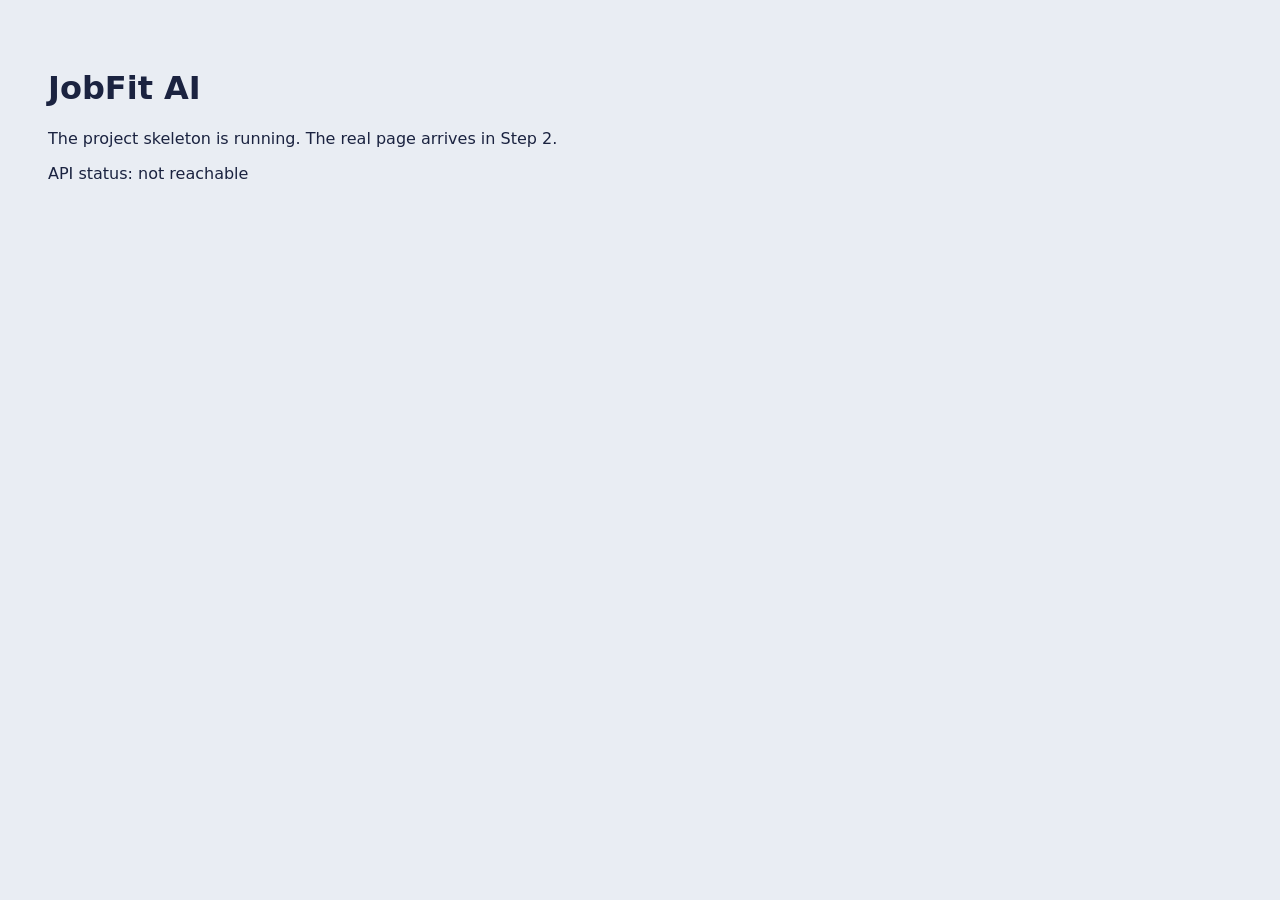
==== src/JobFitAI.Web/wwwroot/index.html @ 423810eb "Step 1: project skeleton with health check endpoint" ====
<!doctype html>
<html lang="en">
<head>
  <meta charset="utf-8">
  <meta name="viewport" content="width=device-width, initial-scale=1">
  <title>JobFit AI</title>
</head>
<body style="font-family:system-ui,sans-serif;background:#E9EDF3;color:#1B2340;padding:40px">
  <h1>JobFit AI</h1>
  <p>The project skeleton is running. The real page arrives in Step 2.</p>
  <p id="health">Checking the API…</p>
  <script>
    fetch('/api/health')
      .then(r => r.json())
      .then(d => document.getElementById('health').textContent = 'API status: ' + d.status)
      .catch(() => document.getElementById('health').textContent = 'API status: not reachable');
  </script>
</body>
</html>
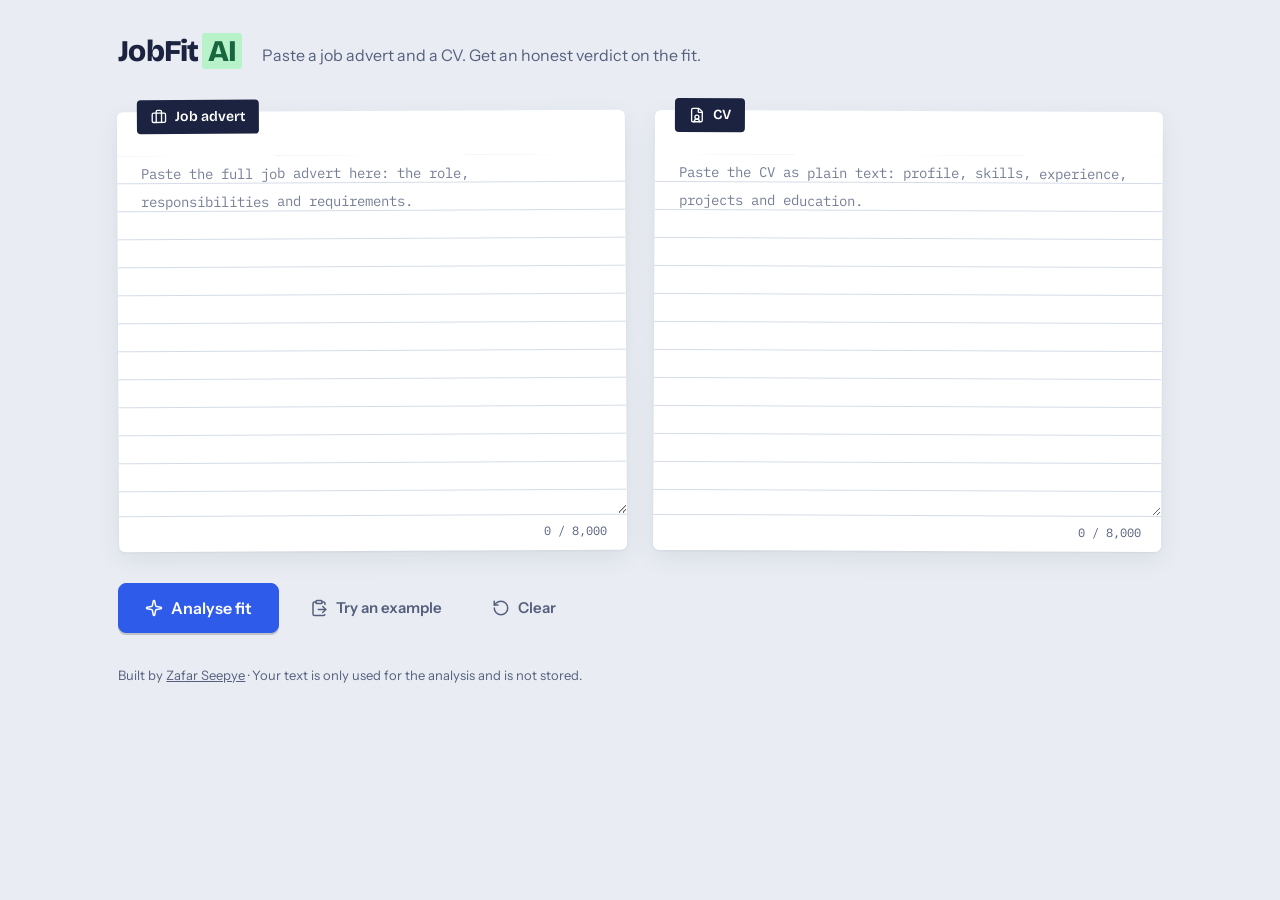
==== commit 68ba0061: "Step 2: recruiter's desk front end with animated results report" ====
--- a/src/JobFitAI.Web/wwwroot/index.html
+++ b/src/JobFitAI.Web/wwwroot/index.html
@@ -4,16 +4,110 @@
   <meta charset="utf-8">
   <meta name="viewport" content="width=device-width, initial-scale=1">
   <title>JobFit AI</title>
+  <meta name="description" content="Paste a job advert and a CV. JobFit AI tells you honestly how well they match, what's missing, and how to pitch yourself.">
+  <link rel="preload" href="lib/fonts/bricolage-grotesque.woff2" as="font" type="font/woff2" crossorigin>
+  <link rel="preload" href="lib/fonts/instrument-sans.woff2" as="font" type="font/woff2" crossorigin>
+  <link rel="stylesheet" href="css/app.css">
 </head>
-<body style="font-family:system-ui,sans-serif;background:#E9EDF3;color:#1B2340;padding:40px">
-  <h1>JobFit AI</h1>
-  <p>The project skeleton is running. The real page arrives in Step 2.</p>
-  <p id="health">Checking the API…</p>
-  <script>
-    fetch('/api/health')
-      .then(r => r.json())
-      .then(d => document.getElementById('health').textContent = 'API status: ' + d.status)
-      .catch(() => document.getElementById('health').textContent = 'API status: not reachable');
-  </script>
+<body>
+  <header class="masthead">
+    <div class="wrap masthead-row">
+      <a class="wordmark" href="/" aria-label="JobFit AI home">JobFit<span>AI</span></a>
+      <p class="tagline">Paste a job advert and a CV. Get an honest verdict on the fit.</p>
+    </div>
+  </header>
+
+  <main class="wrap">
+    <!-- THE DESK: two sheets of paper -->
+    <section class="desk" aria-label="Your documents">
+      <div class="sheet sheet-job">
+        <div class="sheet-tab">
+          <svg viewBox="0 0 24 24" aria-hidden="true"><path d="M16 20V4a2 2 0 0 0-2-2h-4a2 2 0 0 0-2 2v16"/><rect width="20" height="14" x="2" y="6" rx="2"/></svg>
+          <label for="jobAd">Job advert</label>
+        </div>
+        <textarea id="jobAd" maxlength="8000" spellcheck="false"
+          placeholder="Paste the full job advert here: the role, responsibilities and requirements."></textarea>
+        <div class="sheet-foot"><span class="count" data-for="jobAd">0 / 8 000</span></div>
+      </div>
+
+      <div class="sheet sheet-cv">
+        <div class="sheet-tab">
+          <svg viewBox="0 0 24 24" aria-hidden="true"><path d="M6 22a2 2 0 0 1-2-2V4a2 2 0 0 1 2-2h8a2.4 2.4 0 0 1 1.704.706l3.588 3.588A2.4 2.4 0 0 1 20 8v12a2 2 0 0 1-2 2z"/><path d="M14 2v5a1 1 0 0 0 1 1h5"/><path d="M16 22a4 4 0 0 0-8 0"/><circle cx="12" cy="15" r="3"/></svg>
+          <label for="cv">CV</label>
+        </div>
+        <textarea id="cv" maxlength="8000" spellcheck="false"
+          placeholder="Paste the CV as plain text: profile, skills, experience, projects and education."></textarea>
+        <div class="sheet-foot"><span class="count" data-for="cv">0 / 8 000</span></div>
+      </div>
+    </section>
+
+    <div class="actions">
+      <button id="analyse" class="btn btn-primary" type="button">
+        <svg viewBox="0 0 24 24" aria-hidden="true"><path d="M11.017 2.814a1 1 0 0 1 1.966 0l1.051 5.558a2 2 0 0 0 1.594 1.594l5.558 1.051a1 1 0 0 1 0 1.966l-5.558 1.051a2 2 0 0 0-1.594 1.594l-1.051 5.558a1 1 0 0 1-1.966 0l-1.051-5.558a2 2 0 0 0-1.594-1.594l-5.558-1.051a1 1 0 0 1 0-1.966l5.558-1.051a2 2 0 0 0 1.594-1.594z"/></svg>
+        <span class="btn-label">Analyse fit</span>
+      </button>
+      <button id="example" class="btn btn-quiet" type="button">
+        <svg viewBox="0 0 24 24" aria-hidden="true"><path d="M11 14h10"/><path d="M16 4h2a2 2 0 0 1 2 2v1.344"/><path d="m17 18 4-4-4-4"/><path d="M8 4H6a2 2 0 0 0-2 2v14a2 2 0 0 0 2 2h12a2 2 0 0 0 1.793-1.113"/><rect x="8" y="2" width="8" height="4" rx="1"/></svg>
+        Try an example
+      </button>
+      <button id="clear" class="btn btn-quiet" type="button">
+        <svg viewBox="0 0 24 24" aria-hidden="true"><path d="M3 12a9 9 0 1 0 9-9 9.75 9.75 0 0 0-6.74 2.74L3 8"/><path d="M3 3v5h5"/></svg>
+        Clear
+      </button>
+      <p id="formError" class="form-error" role="alert" hidden></p>
+    </div>
+
+    <!-- RESULTS -->
+    <section id="results" class="results" aria-live="polite" hidden>
+      <div class="report">
+        <div class="report-head">
+          <div class="score-block">
+            <div class="score"><span id="scoreNum">0</span><small>/100</small></div>
+            <div class="score-label">Fit score</div>
+          </div>
+          <div class="headline-block">
+            <h2 id="headline"></h2>
+            <p class="preview-note" id="previewNote">Preview data. The live analysis connects in a later step.</p>
+          </div>
+          <div id="stamp" class="stamp" aria-label="Verdict"><span id="stampText"></span></div>
+        </div>
+
+        <div class="columns">
+          <div class="col">
+            <h3><svg viewBox="0 0 24 24" aria-hidden="true"><circle cx="12" cy="12" r="10"/><path d="m16 9-5.5 5.5L8 12"/></svg>Where you match</h3>
+            <ul id="matches" class="marks"></ul>
+          </div>
+          <div class="col">
+            <h3><svg viewBox="0 0 24 24" aria-hidden="true"><circle cx="12" cy="12" r="10"/><line x1="12" x2="12" y1="8" y2="12"/><line x1="12" x2="12.01" y1="16" y2="16"/></svg>Gaps to address</h3>
+            <ul id="gaps" class="marks"></ul>
+          </div>
+        </div>
+
+        <div class="summary">
+          <div class="summary-head">
+            <h3>Tailored CV summary</h3>
+            <button id="copy" class="btn btn-small" type="button">
+              <svg viewBox="0 0 24 24" aria-hidden="true"><rect width="14" height="14" x="8" y="8" rx="2" ry="2"/><path d="M4 16c-1.1 0-2-.9-2-2V4c0-1.1.9-2 2-2h10c1.1 0 2 .9 2 2"/></svg>
+              <span>Copy</span>
+            </button>
+          </div>
+          <p id="summary"></p>
+        </div>
+
+        <div class="tips">
+          <h3><svg viewBox="0 0 24 24" aria-hidden="true"><path d="M15 14c.2-1 .7-1.7 1.5-2.5 1-.9 1.5-2.2 1.5-3.5A6 6 0 0 0 6 8c0 1 .2 2.2 1.5 3.5.7.7 1.3 1.5 1.5 2.5"/><path d="M9 18h6"/><path d="M10 22h4"/></svg>Before you apply</h3>
+          <ol id="tips"></ol>
+        </div>
+      </div>
+    </section>
+  </main>
+
+  <footer class="wrap foot">
+    <p>Built by <a href="https://zafarseepye.github.io" target="_blank" rel="noopener">Zafar Seepye</a> · Your text is only used for the analysis and is not stored.</p>
+  </footer>
+
+  <script src="lib/gsap/gsap.min.js"></script>
+  <script src="js/sample.js"></script>
+  <script src="js/app.js"></script>
 </body>
 </html>
--- a/src/JobFitAI.Web/wwwroot/css/app.css
+++ b/src/JobFitAI.Web/wwwroot/css/app.css
@@ -0,0 +1,233 @@
+/* =========================================================
+   JobFit AI — "recruiter's desk"
+   Two documents on a desk; results come back marked up with
+   highlighters and a verdict stamp.
+   ========================================================= */
+
+@font-face { font-family: "Bricolage Grotesque"; src: url("../lib/fonts/bricolage-grotesque.woff2") format("woff2"); font-weight: 200 800; font-display: swap; }
+@font-face { font-family: "Instrument Sans"; src: url("../lib/fonts/instrument-sans.woff2") format("woff2"); font-weight: 400 700; font-display: swap; }
+@font-face { font-family: "IBM Plex Mono"; src: url("../lib/fonts/ibm-plex-mono-400.woff2") format("woff2"); font-weight: 400; font-display: swap; }
+@font-face { font-family: "IBM Plex Mono"; src: url("../lib/fonts/ibm-plex-mono-500.woff2") format("woff2"); font-weight: 500; font-display: swap; }
+
+:root {
+  /* colour */
+  --desk: #E9EDF3;
+  --paper: #FFFFFF;
+  --ink: #1B2340;
+  --ink-soft: #55607D;
+  --rule: #D5DCE7;
+  --match: #B8F2C9;       /* green highlighter */
+  --match-ink: #17663F;
+  --gap: #FFD0DC;         /* pink highlighter */
+  --gap-ink: #A4213F;
+  --stamp-apply: #2F5BEA;
+  --stamp-stretch: #C27A06;
+  --stamp-skip: #C8323B;
+  --focus: #2F5BEA;
+  --shadow: 0 1px 2px rgba(27, 35, 64, .06), 0 8px 24px rgba(27, 35, 64, .08);
+
+  /* type */
+  --display: "Bricolage Grotesque", "Segoe UI", system-ui, sans-serif;
+  --body: "Instrument Sans", "Segoe UI", system-ui, sans-serif;
+  --doc: "IBM Plex Mono", ui-monospace, Consolas, monospace;
+
+  --radius: 6px;
+  color-scheme: light;
+}
+
+@media (prefers-color-scheme: dark) {
+  :root {
+    --desk: #11151E;
+    --paper: #1A2030;
+    --ink: #E7EBF3;
+    --ink-soft: #9AA5BE;
+    --rule: #2C3447;
+    --match: rgba(78, 214, 128, .28);
+    --match-ink: #7FE3A6;
+    --gap: rgba(255, 105, 145, .26);
+    --gap-ink: #FF9DB6;
+    --stamp-apply: #6F93FF;
+    --stamp-stretch: #F0AE3C;
+    --stamp-skip: #FF6B74;
+    --focus: #6F93FF;
+    --shadow: 0 1px 2px rgba(0, 0, 0, .3), 0 10px 28px rgba(0, 0, 0, .35);
+    color-scheme: dark;
+  }
+}
+
+*, *::before, *::after { box-sizing: border-box; }
+[hidden] { display: none !important; }
+html { -webkit-text-size-adjust: 100%; }
+body {
+  margin: 0;
+  background: var(--desk);
+  color: var(--ink);
+  font: 16px/1.55 var(--body);
+  -webkit-font-smoothing: antialiased;
+}
+h1, h2, h3 { font-family: var(--display); margin: 0; text-wrap: balance; }
+p { margin: 0; }
+a { color: inherit; }
+:focus-visible { outline: 3px solid var(--focus); outline-offset: 2px; }
+svg { width: 18px; height: 18px; fill: none; stroke: currentColor; stroke-width: 2; stroke-linecap: round; stroke-linejoin: round; flex: none; }
+
+.wrap { max-width: 1120px; margin: 0 auto; padding-inline: max(16px, 3vw); }
+
+/* ---------- masthead ---------- */
+.masthead { padding-block: 28px 8px; }
+.masthead-row { display: flex; align-items: baseline; gap: 20px; flex-wrap: wrap; }
+.wordmark {
+  font-family: var(--display); font-weight: 800; font-size: 30px; letter-spacing: -.03em; text-decoration: none;
+}
+.wordmark span {
+  margin-left: 4px; padding: 0 6px; border-radius: 3px;
+  background: var(--match); color: var(--match-ink);
+}
+.tagline { color: var(--ink-soft); font-size: 16px; }
+
+/* ---------- desk + sheets ---------- */
+.desk {
+  display: grid; grid-template-columns: 1fr 1fr; gap: 28px;
+  padding-block: 28px 8px;
+}
+.sheet {
+  position: relative; display: flex; flex-direction: column;
+  background: var(--paper); border-radius: var(--radius); box-shadow: var(--shadow);
+  padding: 44px 0 0;
+  min-width: 0;
+}
+.sheet-job { transform: rotate(-0.3deg); }
+.sheet-cv  { transform: rotate(0.25deg); }
+.sheet:focus-within { transform: rotate(0deg); transition: transform .25s ease; }
+.sheet-tab {
+  position: absolute; top: -12px; left: 20px;
+  display: inline-flex; align-items: center; gap: 8px;
+  padding: 6px 14px; border-radius: 4px;
+  background: var(--ink); color: var(--paper);
+  font-family: var(--display); font-weight: 600; font-size: 14px;
+}
+.sheet-tab svg { width: 16px; height: 16px; }
+.sheet-tab label { cursor: text; }
+textarea {
+  display: block; width: 100%; min-height: 360px; resize: vertical;
+  border: 0; background: transparent; color: var(--ink);
+  padding: 4px 24px 16px;
+  font: 14px/28px var(--doc);
+  /* ruled paper */
+  background-image: linear-gradient(to bottom, transparent 27px, var(--rule) 27px, var(--rule) 28px);
+  background-size: 100% 28px; background-attachment: local;
+}
+textarea::placeholder { color: var(--ink-soft); opacity: .8; }
+textarea:focus { outline: none; }
+.sheet:focus-within { box-shadow: var(--shadow), 0 0 0 3px var(--focus); }
+.sheet-foot { display: flex; justify-content: flex-end; padding: 8px 20px 12px; border-top: 1px solid var(--rule); }
+.count { font: 12px var(--doc); color: var(--ink-soft); font-variant-numeric: tabular-nums; }
+.count.near { color: var(--stamp-stretch); }
+
+/* ---------- buttons ---------- */
+.actions { display: flex; align-items: center; gap: 12px; flex-wrap: wrap; padding-block: 24px; }
+.btn {
+  display: inline-flex; align-items: center; gap: 8px;
+  font: 600 15px var(--body); color: var(--ink);
+  background: var(--paper); border: 1.5px solid var(--rule); border-radius: 8px;
+  padding: 11px 18px; cursor: pointer;
+  transition: border-color .15s ease, background-color .15s ease;
+}
+.btn:hover { border-color: var(--ink-soft); }
+.btn:disabled { opacity: .55; cursor: not-allowed; }
+.btn-primary {
+  background: var(--stamp-apply); border-color: var(--stamp-apply); color: #fff;
+  font-size: 16px; padding: 14px 26px;
+  box-shadow: 0 2px 0 rgba(0,0,0,.18);
+}
+.btn-primary:hover { border-color: var(--stamp-apply); filter: brightness(1.06); }
+.btn-primary.is-loading .btn-label::after { content: "…"; }
+.btn-quiet { background: transparent; border-color: transparent; color: var(--ink-soft); }
+.btn-quiet:hover { color: var(--ink); border-color: var(--rule); }
+.btn-small { padding: 6px 12px; font-size: 13px; }
+.btn-small svg { width: 15px; height: 15px; }
+.form-error { color: var(--gap-ink); font-weight: 600; font-size: 14px; }
+
+/* ---------- results report ---------- */
+.results { padding-block: 8px 40px; }
+.report {
+  background: var(--paper); border-radius: var(--radius); box-shadow: var(--shadow);
+  padding: clamp(20px, 4vw, 40px);
+  display: grid; gap: 32px;
+}
+.report-head {
+  display: grid; grid-template-columns: auto 1fr auto; gap: 28px; align-items: center;
+  padding-bottom: 28px; border-bottom: 1px solid var(--rule);
+}
+.score { font-family: var(--display); font-weight: 800; font-size: 64px; line-height: 1; letter-spacing: -.04em; font-variant-numeric: tabular-nums; }
+.score small { font-size: 22px; font-weight: 600; color: var(--ink-soft); letter-spacing: 0; margin-left: 2px; }
+.score-label { font-size: 13px; color: var(--ink-soft); margin-top: 6px; }
+.headline-block h2 { font-size: clamp(20px, 2.4vw, 26px); font-weight: 700; line-height: 1.25; }
+.preview-note { margin-top: 8px; font-size: 13px; color: var(--ink-soft); }
+
+/* the rubber stamp */
+.stamp {
+  --stamp: var(--stamp-apply);
+  display: grid; place-items: center;
+  min-width: 170px; padding: 12px 20px;
+  border: 4px solid var(--stamp); border-radius: 10px;
+  color: var(--stamp);
+  font-family: var(--display); font-weight: 800; font-size: 30px; letter-spacing: .06em;
+  transform: rotate(-8deg);
+  /* worn ink texture */
+  -webkit-mask-image: radial-gradient(circle at 30% 40%, #000 60%, rgba(0,0,0,.82) 61%, #000 70%);
+          mask-image: radial-gradient(circle at 30% 40%, #000 60%, rgba(0,0,0,.82) 61%, #000 70%);
+  user-select: none;
+}
+.stamp[data-verdict="stretch"] { --stamp: var(--stamp-stretch); }
+.stamp[data-verdict="skip"]    { --stamp: var(--stamp-skip); }
+
+.columns { display: grid; grid-template-columns: 1fr 1fr; gap: 32px; }
+.col { min-width: 0; }
+.col h3, .tips h3 { display: flex; align-items: center; gap: 8px; font-size: 18px; margin-bottom: 14px; }
+.marks { list-style: none; margin: 0; padding: 0; display: grid; gap: 16px; }
+.marks li { display: grid; gap: 4px; }
+.req { font-weight: 600; justify-self: start; }
+/* the highlighter stroke, drawn with a background that grows from 0 to 100% width */
+.hl {
+  background-repeat: no-repeat;
+  background-size: 0% 62%;
+  background-position: 0 70%;
+  padding: 0 3px; margin: 0 -3px;
+  box-decoration-break: clone; -webkit-box-decoration-break: clone;
+}
+#matches .hl { background-image: linear-gradient(var(--match), var(--match)); }
+#gaps .hl    { background-image: linear-gradient(var(--gap), var(--gap)); }
+.hl.drawn { background-size: 100% 62%; }
+.evidence { font-size: 14px; color: var(--ink-soft); }
+#matches .evidence::before { content: "From the CV: "; font-weight: 600; color: var(--match-ink); }
+#gaps .evidence::before    { content: "How to close it: "; font-weight: 600; color: var(--gap-ink); }
+
+.summary { border-left: 4px solid var(--ink); padding-left: 20px; }
+.summary-head { display: flex; align-items: center; justify-content: space-between; gap: 12px; margin-bottom: 10px; }
+.summary h3 { font-size: 18px; }
+#summary { font-size: 16px; max-width: 72ch; }
+
+.tips ol { margin: 0; padding-left: 22px; display: grid; gap: 8px; max-width: 72ch; }
+
+/* ---------- footer ---------- */
+.foot { padding-block: 8px 40px; font-size: 13px; color: var(--ink-soft); }
+
+/* ---------- responsive ---------- */
+@media (max-width: 820px) {
+  .desk, .columns { grid-template-columns: 1fr; }
+  .desk { gap: 36px; }
+  textarea { min-height: 240px; }
+  .report-head { grid-template-columns: 1fr auto; }
+  .headline-block { grid-column: 1 / -1; order: 3; }
+  .stamp { min-width: 0; font-size: 22px; padding: 10px 14px; }
+}
+@media (max-width: 420px) {
+  .score { font-size: 52px; }
+  .btn-primary { width: 100%; justify-content: center; }
+}
+
+@media (prefers-reduced-motion: reduce) {
+  *, *::before, *::after { transition: none !important; animation: none !important; }
+  .sheet-job, .sheet-cv { transform: none; }
+}
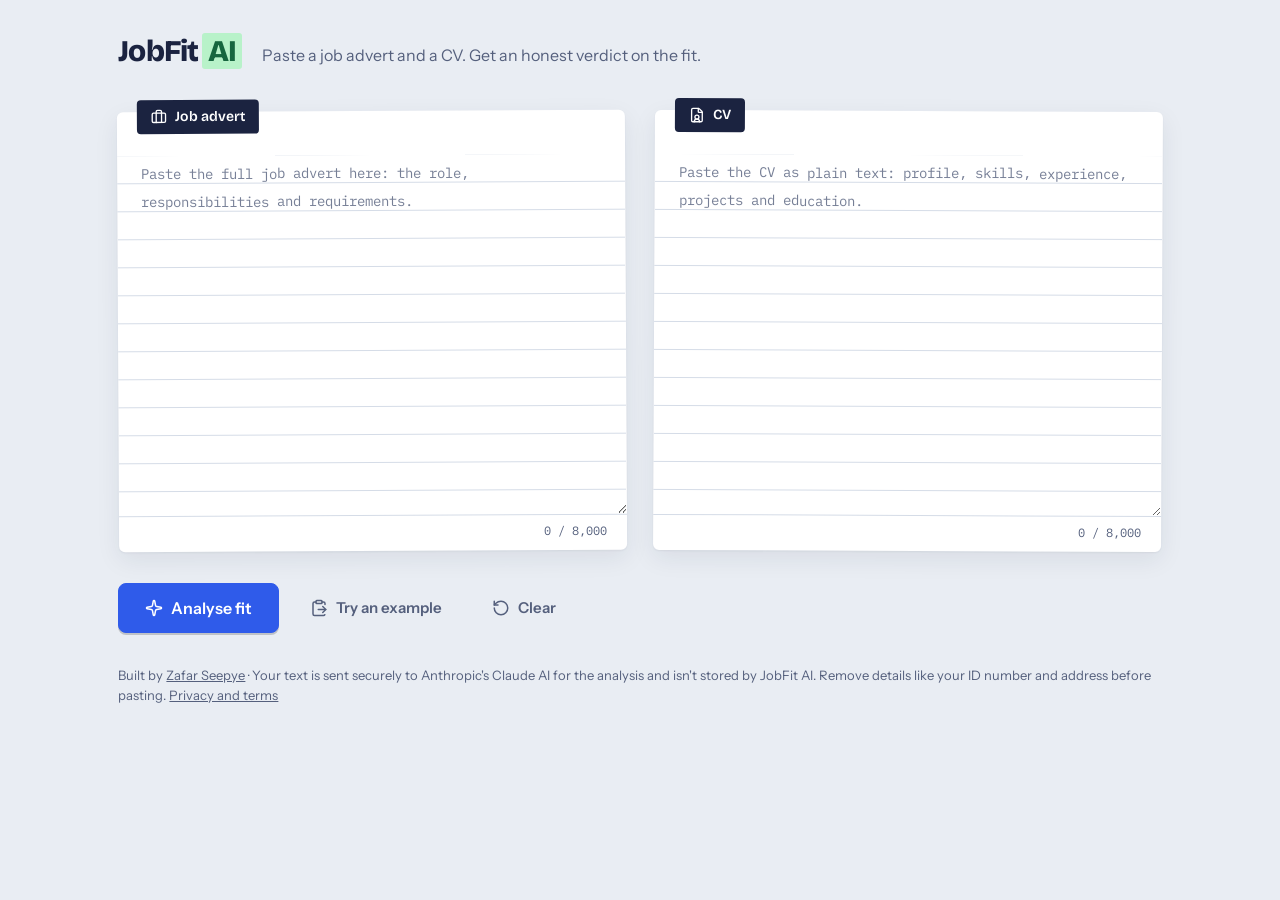
==== commit 0ca47fbd: "Step 6: rate limits, request size limit, security headers, privacy and terms" ====
--- a/src/JobFitAI.Web/wwwroot/index.html
+++ b/src/JobFitAI.Web/wwwroot/index.html
@@ -67,7 +67,7 @@
           </div>
           <div class="headline-block">
             <h2 id="headline"></h2>
-            <p class="preview-note" id="previewNote">Preview data. The live analysis connects in a later step.</p>
+            <p class="preview-note" id="previewNote" hidden>Quick keyword check. It matches skills by name, so it can't judge depth of experience the way the full AI analysis does.</p>
           </div>
           <div id="stamp" class="stamp" aria-label="Verdict"><span id="stampText"></span></div>
         </div>
@@ -103,7 +103,7 @@
   </main>
 
   <footer class="wrap foot">
-    <p>Built by <a href="https://zafarseepye.github.io" target="_blank" rel="noopener">Zafar Seepye</a> · Your text is only used for the analysis and is not stored.</p>
+    <p>Built by <a href="https://zafarseepye.github.io" target="_blank" rel="noopener">Zafar Seepye</a> · Your text is sent securely to Anthropic's Claude AI for the analysis and isn't stored by JobFit AI. Remove details like your ID number and address before pasting. <a href="privacy.html">Privacy and terms</a></p>
   </footer>
 
   <script src="lib/gsap/gsap.min.js"></script>
--- a/src/JobFitAI.Web/wwwroot/css/app.css
+++ b/src/JobFitAI.Web/wwwroot/css/app.css
@@ -213,6 +213,24 @@
 /* ---------- footer ---------- */
 .foot { padding-block: 8px 40px; font-size: 13px; color: var(--ink-soft); }
 
+/* ---------- privacy and terms page ---------- */
+.back-link { font-weight: 600; font-size: 15px; color: var(--ink-soft); }
+.back-link:hover { color: var(--ink); }
+.doc {
+  background: var(--paper); border-radius: var(--radius); box-shadow: var(--shadow);
+  padding: clamp(20px, 5vw, 56px); margin-block: 28px 8px;
+  max-width: 760px;
+}
+.doc h1 { font-size: clamp(28px, 4vw, 40px); letter-spacing: -.02em; }
+.doc-meta { color: var(--ink-soft); font-size: 14px; margin: 6px 0 24px; }
+.doc h2 { font-size: 24px; margin: 36px 0 8px; padding-top: 20px; border-top: 1px solid var(--rule); }
+.doc h3 { font-size: 17px; margin: 22px 0 6px; }
+.doc p, .doc li { max-width: 68ch; }
+.doc p + p { margin-top: 10px; }
+.doc ul { margin: 8px 0 0; padding-left: 20px; display: grid; gap: 8px; }
+.doc a { color: var(--stamp-apply); }
+.selectable { user-select: all; font-weight: 600; }
+
 /* ---------- responsive ---------- */
 @media (max-width: 820px) {
   .desk, .columns { grid-template-columns: 1fr; }
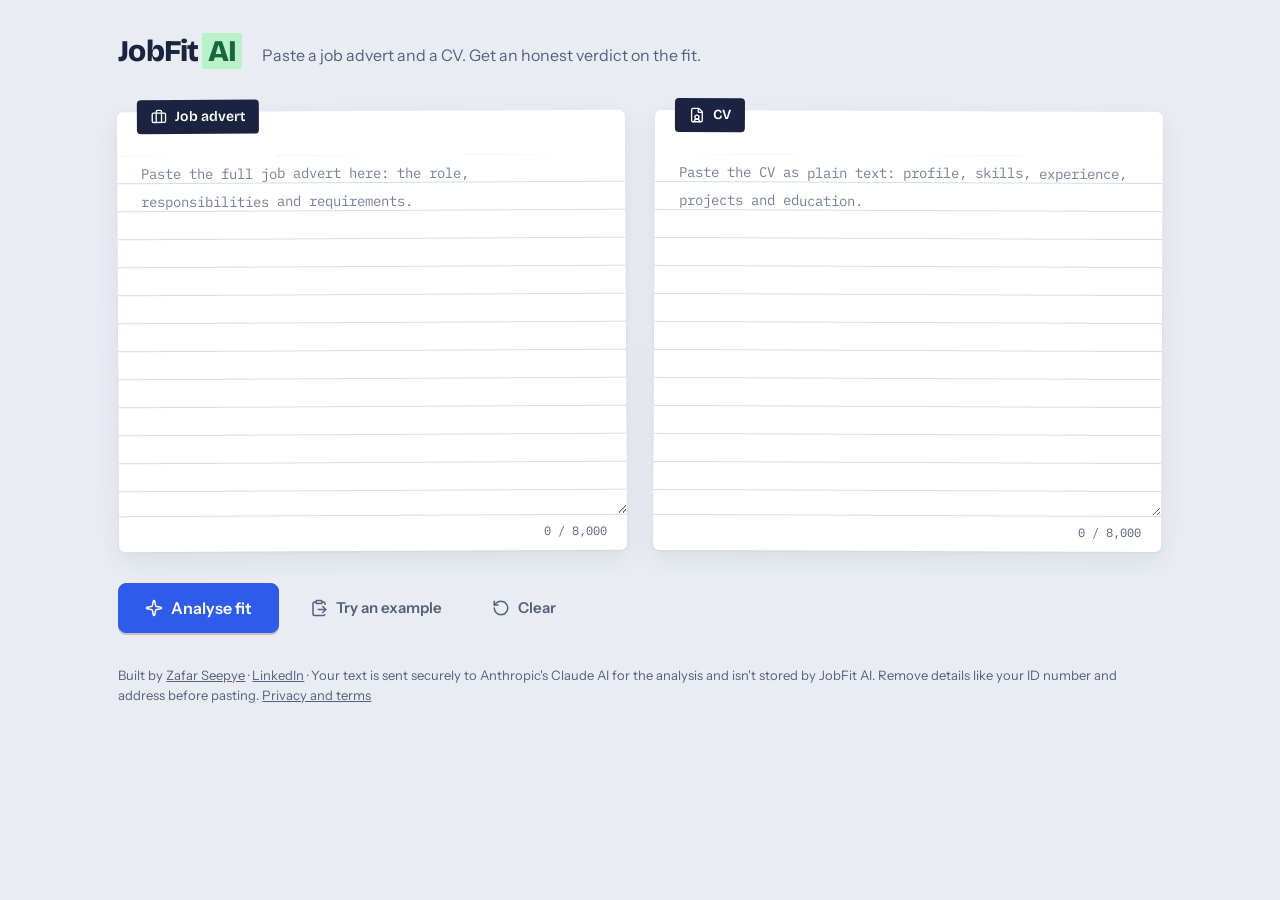
==== commit 5bb3a0b8: "Step 7: MSTest tests, and fix Step 6 protections not wired up" ====
--- a/src/JobFitAI.Web/wwwroot/index.html
+++ b/src/JobFitAI.Web/wwwroot/index.html
@@ -103,7 +103,7 @@
   </main>
 
   <footer class="wrap foot">
-    <p>Built by <a href="https://zafarseepye.github.io" target="_blank" rel="noopener">Zafar Seepye</a> · Your text is sent securely to Anthropic's Claude AI for the analysis and isn't stored by JobFit AI. Remove details like your ID number and address before pasting. <a href="privacy.html">Privacy and terms</a></p>
+    <p>Built by <a href="https://zafarseepye.github.io" target="_blank" rel="noopener">Zafar Seepye</a> · <a href="https://www.linkedin.com/in/zafarseepye" target="_blank" rel="noopener">LinkedIn</a> · Your text is sent securely to Anthropic's Claude AI for the analysis and isn't stored by JobFit AI. Remove details like your ID number and address before pasting. <a href="privacy.html">Privacy and terms</a></p>
   </footer>
 
   <script src="lib/gsap/gsap.min.js"></script>
